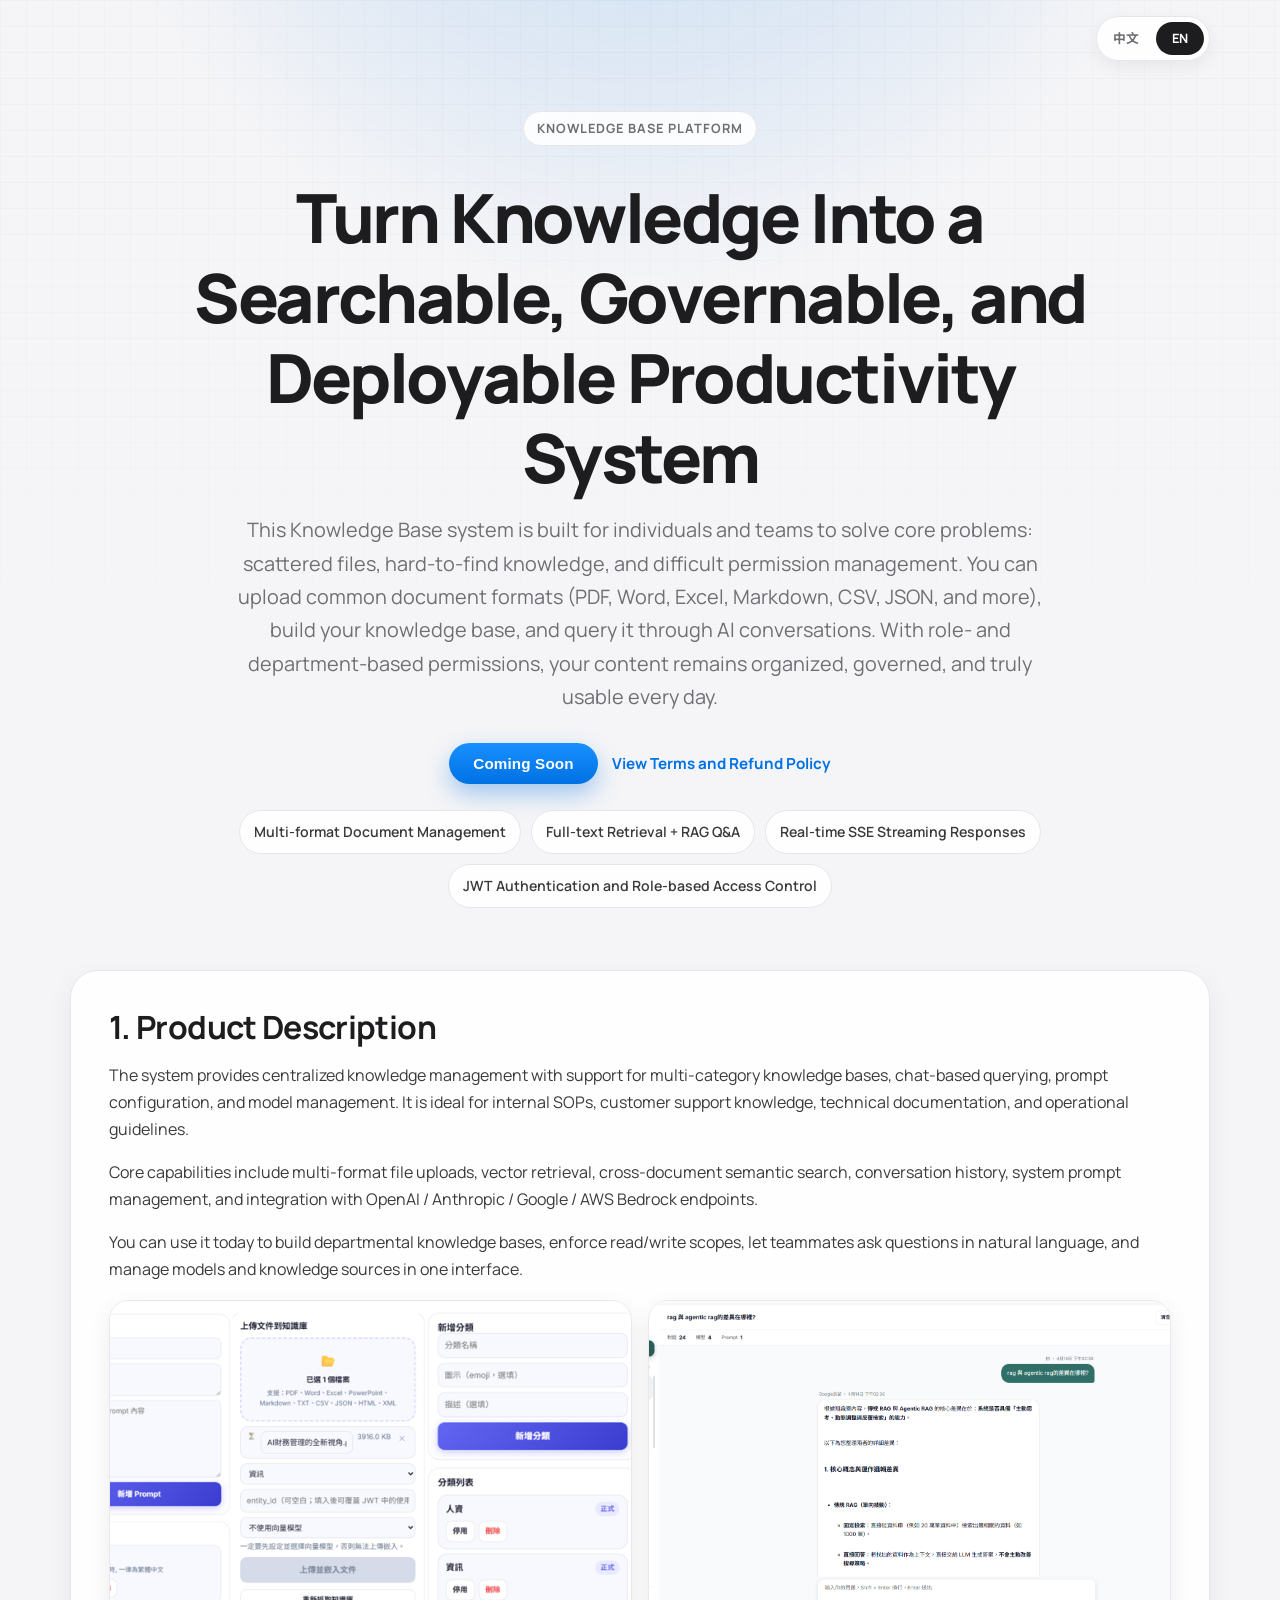
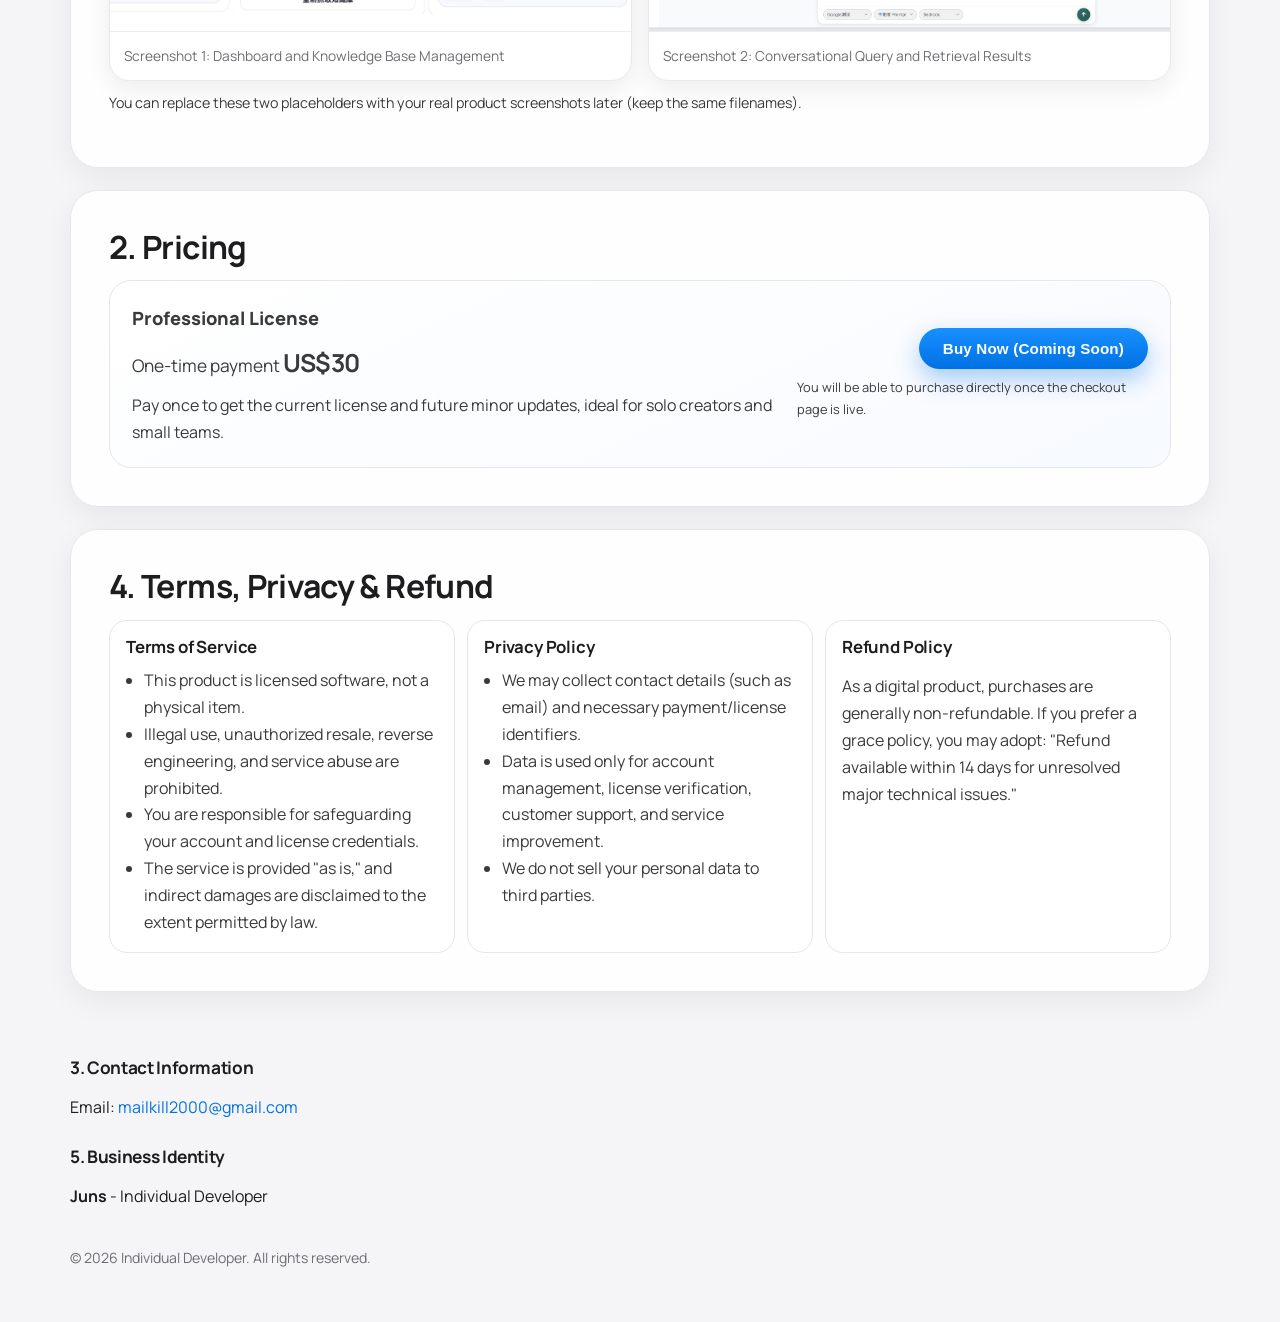
==== index_english.html @ a4a91f36 "first commit" ====
<!doctype html>
<html lang="en">
<head>
  <meta charset="UTF-8" />
  <meta name="viewport" content="width=device-width, initial-scale=1.0" />
  <title>Knowledge Base System | One-Time License</title>
  <meta name="description" content="A secure, searchable knowledge base system with Markdown support, full-text retrieval, and role-based permissions." />
  <link rel="preconnect" href="https://fonts.googleapis.com" />
  <link rel="preconnect" href="https://fonts.gstatic.com" crossorigin />
  <link href="https://fonts.googleapis.com/css2?family=Manrope:wght@400;500;700;800&family=Noto+Sans+TC:wght@400;500;700;900&display=swap" rel="stylesheet" />
  <link rel="stylesheet" href="./styles.css" />
</head>
<body>
  <div class="bg-gradient" aria-hidden="true"></div>
  <div class="bg-grid" aria-hidden="true"></div>

  <header class="hero container">
    <nav class="lang-switch" aria-label="Language switcher">
      <a class="lang-pill" href="./index.html">中文</a>
      <a class="lang-pill active" href="./index_english.html" aria-current="page">EN</a>
    </nav>
    <p class="eyebrow">Knowledge Base Platform</p>
    <h1>Turn Knowledge Into a Searchable, Governable, and Deployable Productivity System</h1>
    <p class="lead">
      This Knowledge Base system is built for individuals and teams to solve core problems: scattered files, hard-to-find knowledge, and difficult permission management.
      You can upload common document formats (PDF, Word, Excel, Markdown, CSV, JSON, and more), build your knowledge base, and query it through AI conversations.
      With role- and department-based permissions, your content remains organized, governed, and truly usable every day.
    </p>
    <div class="hero-actions">
      <button type="button" class="buy-btn" aria-disabled="true">Coming Soon</button>
      <a href="#policy" class="text-link">View Terms and Refund Policy</a>
    </div>
    <div class="hero-tags">
      <span>Multi-format Document Management</span>
      <span>Full-text Retrieval + RAG Q&amp;A</span>
      <span>Real-time SSE Streaming Responses</span>
      <span>JWT Authentication and Role-based Access Control</span>
    </div>
  </header>

  <main class="container">
    <section class="panel" id="product">
      <h2>1. Product Description</h2>
      <p>
        The system provides centralized knowledge management with support for multi-category knowledge bases, chat-based querying,
        prompt configuration, and model management.
        It is ideal for internal SOPs, customer support knowledge, technical documentation, and operational guidelines.
      </p>
      <p>
        Core capabilities include multi-format file uploads, vector retrieval, cross-document semantic search, conversation history,
        system prompt management, and integration with OpenAI / Anthropic / Google / AWS Bedrock endpoints.
      </p>
      <p>
        You can use it today to build departmental knowledge bases, enforce read/write scopes, let teammates ask questions in natural language,
        and manage models and knowledge sources in one interface.
      </p>

      <div class="screenshots">
        <figure>
          <img src="./assets/screenshot-dashboard.png" alt="Knowledge Base dashboard screenshot" loading="lazy" />
          <figcaption>Screenshot 1: Dashboard and Knowledge Base Management</figcaption>
        </figure>
        <figure>
          <img src="./assets/screenshot-chat.png" alt="Knowledge Base chat query screenshot" loading="lazy" />
          <figcaption>Screenshot 2: Conversational Query and Retrieval Results</figcaption>
        </figure>
      </div>
      <p class="note">You can replace these two placeholders with your real product screenshots later (keep the same filenames).</p>
    </section>

    <section class="panel" id="pricing">
      <h2>2. Pricing</h2>
      <div class="price-box">
        <div>
          <p class="price-title">Professional License</p>
          <p class="price-value">One-time payment <strong>US$30</strong></p>
          <p class="price-desc">Pay once to get the current license and future minor updates, ideal for solo creators and small teams.</p>
        </div>
        <div class="price-actions">
          <button type="button" class="buy-btn" aria-disabled="true">Buy Now (Coming Soon)</button>
          <p class="mini-note">You will be able to purchase directly once the checkout page is live.</p>
        </div>
      </div>
    </section>

    <section class="panel" id="policy">
      <h2>4. Terms, Privacy &amp; Refund</h2>
      <div class="policy-grid">
        <article class="policy-card">
          <h3>Terms of Service</h3>
          <ul>
            <li>This product is licensed software, not a physical item.</li>
            <li>Illegal use, unauthorized resale, reverse engineering, and service abuse are prohibited.</li>
            <li>You are responsible for safeguarding your account and license credentials.</li>
            <li>The service is provided "as is," and indirect damages are disclaimed to the extent permitted by law.</li>
          </ul>
        </article>

        <article class="policy-card">
          <h3>Privacy Policy</h3>
          <ul>
            <li>We may collect contact details (such as email) and necessary payment/license identifiers.</li>
            <li>Data is used only for account management, license verification, customer support, and service improvement.</li>
            <li>We do not sell your personal data to third parties.</li>
          </ul>
        </article>

        <article class="policy-card">
          <h3>Refund Policy</h3>
          <p>
            As a digital product, purchases are generally non-refundable.
            If you prefer a grace policy, you may adopt: "Refund available within 14 days for unresolved major technical issues."
          </p>
        </article>
      </div>
    </section>
  </main>

  <footer class="footer container">
    <section>
      <h2>3. Contact Information</h2>
      <p>
        Email: <a href="mailto:mailkill2000@gmail.com">mailkill2000@gmail.com</a>
      </p>
    </section>

    <section>
      <h2>5. Business Identity</h2>
      <p><strong>Juns</strong> - Individual Developer</p>
    </section>

    <p class="copyright">© <span id="year"></span> Individual Developer. All rights reserved.</p>
  </footer>

  <script>
    document.getElementById("year").textContent = new Date().getFullYear();
  </script>
</body>
</html>
---- styles.css ----
:root {
  --bg: #f5f5f7;
  --surface: #ffffff;
  --ink: #1d1d1f;
  --muted: #6e6e73;
  --line: #e5e5ea;
  --brand: #0071e3;
  --brand-hover: #0063c9;
  --shadow-soft: 0 10px 30px rgba(0, 0, 0, 0.06);
  --shadow-card: 0 24px 60px rgba(0, 0, 0, 0.08);
}

* {
  box-sizing: border-box;
}

html,
body {
  margin: 0;
  padding: 0;
}

body {
  font-family: "Manrope", "Noto Sans TC", sans-serif;
  color: var(--ink);
  background: var(--bg);
  line-height: 1.68;
  overflow-x: hidden;
}

.container {
  width: min(1140px, 92vw);
  margin: 0 auto;
}

.bg-gradient {
  position: fixed;
  inset: -30% 0 auto;
  height: 580px;
  background: radial-gradient(circle at 50% 0%, rgba(0, 113, 227, 0.22), transparent 65%);
  pointer-events: none;
  z-index: -2;
}

.bg-grid {
  position: fixed;
  inset: 0;
  background-image:
    linear-gradient(rgba(0, 0, 0, 0.02) 1px, transparent 1px),
    linear-gradient(90deg, rgba(0, 0, 0, 0.02) 1px, transparent 1px);
  background-size: 26px 26px;
  mask-image: linear-gradient(to bottom, black 20%, transparent 85%);
  pointer-events: none;
  z-index: -1;
}

.hero {
  text-align: center;
  padding: 98px 0 62px;
  animation: fade-up 650ms ease;
  position: relative;
}

.lang-switch {
  position: absolute;
  top: 16px;
  right: 0;
  display: inline-flex;
  align-items: center;
  gap: 6px;
  padding: 5px;
  border: 1px solid var(--line);
  border-radius: 999px;
  background: rgba(255, 255, 255, 0.9);
  box-shadow: 0 6px 18px rgba(0, 0, 0, 0.06);
}

.lang-pill {
  display: inline-flex;
  align-items: center;
  justify-content: center;
  min-width: 48px;
  padding: 6px 10px;
  border-radius: 999px;
  color: var(--muted);
  text-decoration: none;
  font-size: 0.8rem;
  font-weight: 700;
  transition: background 0.15s ease, color 0.15s ease;
}

.lang-pill:hover {
  color: var(--ink);
  background: #f3f4f6;
}

.lang-pill.active {
  color: #fff;
  background: var(--ink);
}

@keyframes fade-up {
  from {
    opacity: 0;
    transform: translateY(14px);
  }
  to {
    opacity: 1;
    transform: translateY(0);
  }
}

.eyebrow {
  display: inline-flex;
  align-items: center;
  gap: 8px;
  padding: 6px 13px;
  border-radius: 999px;
  border: 1px solid var(--line);
  background: rgba(255, 255, 255, 0.86);
  color: var(--muted);
  font-size: 0.8rem;
  font-weight: 700;
  letter-spacing: 0.08em;
  text-transform: uppercase;
}

h1,
h2,
h3 {
  margin: 0;
  line-height: 1.18;
}

h1 {
  margin: 18px auto 16px;
  max-width: 900px;
  font-size: clamp(2.2rem, 5.3vw, 4.5rem);
  letter-spacing: -0.035em;
  font-weight: 800;
}

h2 {
  font-size: clamp(1.35rem, 3vw, 2rem);
  letter-spacing: -0.02em;
  margin-bottom: 14px;
}

h3 {
  margin-bottom: 10px;
  font-size: 1.05rem;
  letter-spacing: -0.01em;
}

.lead {
  margin: 0 auto;
  max-width: 830px;
  color: var(--muted);
  font-size: clamp(1.03rem, 1.9vw, 1.24rem);
}

.hero-actions {
  margin-top: 30px;
  display: flex;
  align-items: center;
  justify-content: center;
  gap: 14px;
  flex-wrap: wrap;
}

.text-link {
  color: var(--brand);
  text-decoration: none;
  font-size: 0.95rem;
  font-weight: 700;
}

.text-link:hover {
  color: var(--brand-hover);
}

.hero-tags {
  margin-top: 26px;
  display: flex;
  flex-wrap: wrap;
  align-items: center;
  justify-content: center;
  gap: 10px;
}

.hero-tags span {
  padding: 9px 14px;
  border: 1px solid var(--line);
  border-radius: 999px;
  background: rgba(255, 255, 255, 0.88);
  font-size: 0.88rem;
  font-weight: 600;
  color: #3a3a3c;
}

main {
  display: grid;
  gap: 22px;
  padding-bottom: 34px;
}

.panel {
  background: rgba(255, 255, 255, 0.9);
  border: 1px solid var(--line);
  border-radius: 28px;
  padding: clamp(22px, 4vw, 38px);
  box-shadow: var(--shadow-soft);
  backdrop-filter: blur(10px);
}

.panel p,
.panel li {
  color: #3a3a3c;
}

.screenshots {
  margin-top: 18px;
  display: grid;
  grid-template-columns: repeat(2, minmax(0, 1fr));
  gap: 16px;
}

figure {
  margin: 0;
  border-radius: 20px;
  border: 1px solid #e8e8ed;
  background: #fff;
  overflow: hidden;
  box-shadow: 0 8px 24px rgba(0, 0, 0, 0.07);
}

figure img {
  width: 100%;
  height: clamp(250px, 30vw, 330px);
  object-fit: cover;
  display: block;
  background: #f7f7f9;
}

figcaption {
  padding: 12px 14px;
  font-size: 0.86rem;
  color: var(--muted);
  border-top: 1px solid #ededf0;
}

.note {
  margin-top: 10px;
  color: var(--muted);
  font-size: 0.89rem;
}

.price-box {
  border: 1px solid var(--line);
  border-radius: 22px;
  padding: 22px;
  display: flex;
  align-items: center;
  justify-content: space-between;
  gap: 22px;
  background: linear-gradient(155deg, #ffffff, #f7faff);
  box-shadow: inset 0 1px 0 rgba(255, 255, 255, 0.8);
}

.price-title {
  margin: 0;
  font-size: 1.14rem;
  font-weight: 800;
  color: var(--ink);
}

.price-value {
  margin: 8px 0;
  font-size: 1.08rem;
}

.price-value strong {
  font-size: 1.55rem;
  letter-spacing: -0.02em;
}

.price-desc {
  margin: 0;
  color: var(--muted);
}

.price-actions {
  display: grid;
  gap: 8px;
  justify-items: end;
}

.mini-note {
  margin: 0;
  font-size: 0.8rem;
  color: var(--muted);
}

.buy-btn {
  border: 0;
  border-radius: 999px;
  padding: 12px 24px;
  background: linear-gradient(180deg, #1990ff, var(--brand));
  color: #fff;
  font-size: 0.95rem;
  font-weight: 800;
  letter-spacing: 0.01em;
  cursor: not-allowed;
  box-shadow: 0 10px 24px rgba(0, 113, 227, 0.35);
}

.policy-grid {
  display: grid;
  grid-template-columns: repeat(3, minmax(0, 1fr));
  gap: 12px;
}

.policy-card {
  border: 1px solid var(--line);
  border-radius: 18px;
  background: #fff;
  padding: 16px;
}

ul {
  margin: 0;
  padding-left: 18px;
}

.footer {
  margin-top: 24px;
  padding: 8px 0 38px;
  display: grid;
  gap: 10px;
}

.footer h2 {
  font-size: 1.08rem;
  margin-bottom: 6px;
}

.footer a {
  color: var(--brand);
  text-decoration: none;
}

.footer a:hover {
  color: var(--brand-hover);
}

.copyright {
  margin-top: 10px;
  font-size: 0.88rem;
  color: var(--muted);
}

@media (max-width: 980px) {
  .policy-grid {
    grid-template-columns: 1fr;
  }
}

@media (max-width: 860px) {
  .hero {
    text-align: left;
    padding: 68px 0 46px;
  }

  .lang-switch {
    position: static;
    margin-bottom: 14px;
  }

  .hero-actions,
  .hero-tags {
    justify-content: flex-start;
  }

  .screenshots {
    grid-template-columns: 1fr;
  }

  .price-box {
    flex-direction: column;
    align-items: flex-start;
  }

  .price-actions {
    justify-items: start;
  }
}
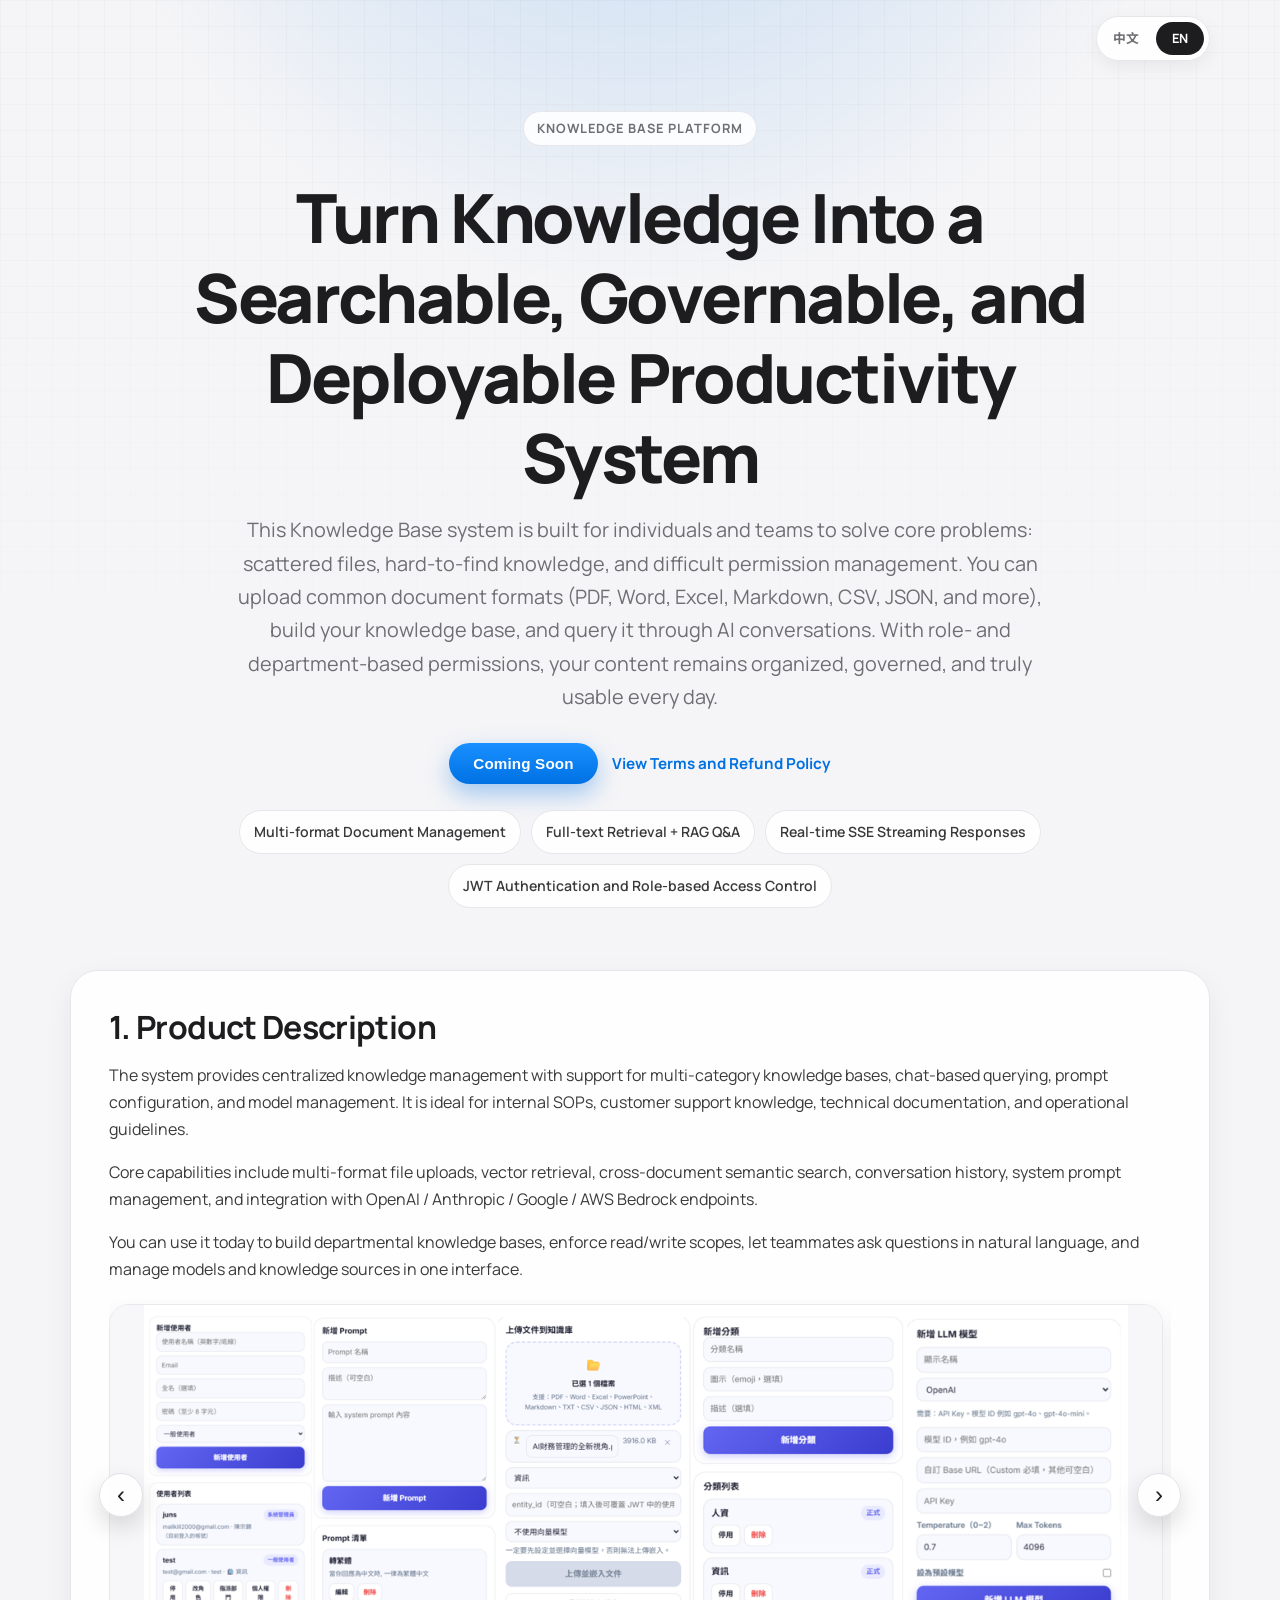
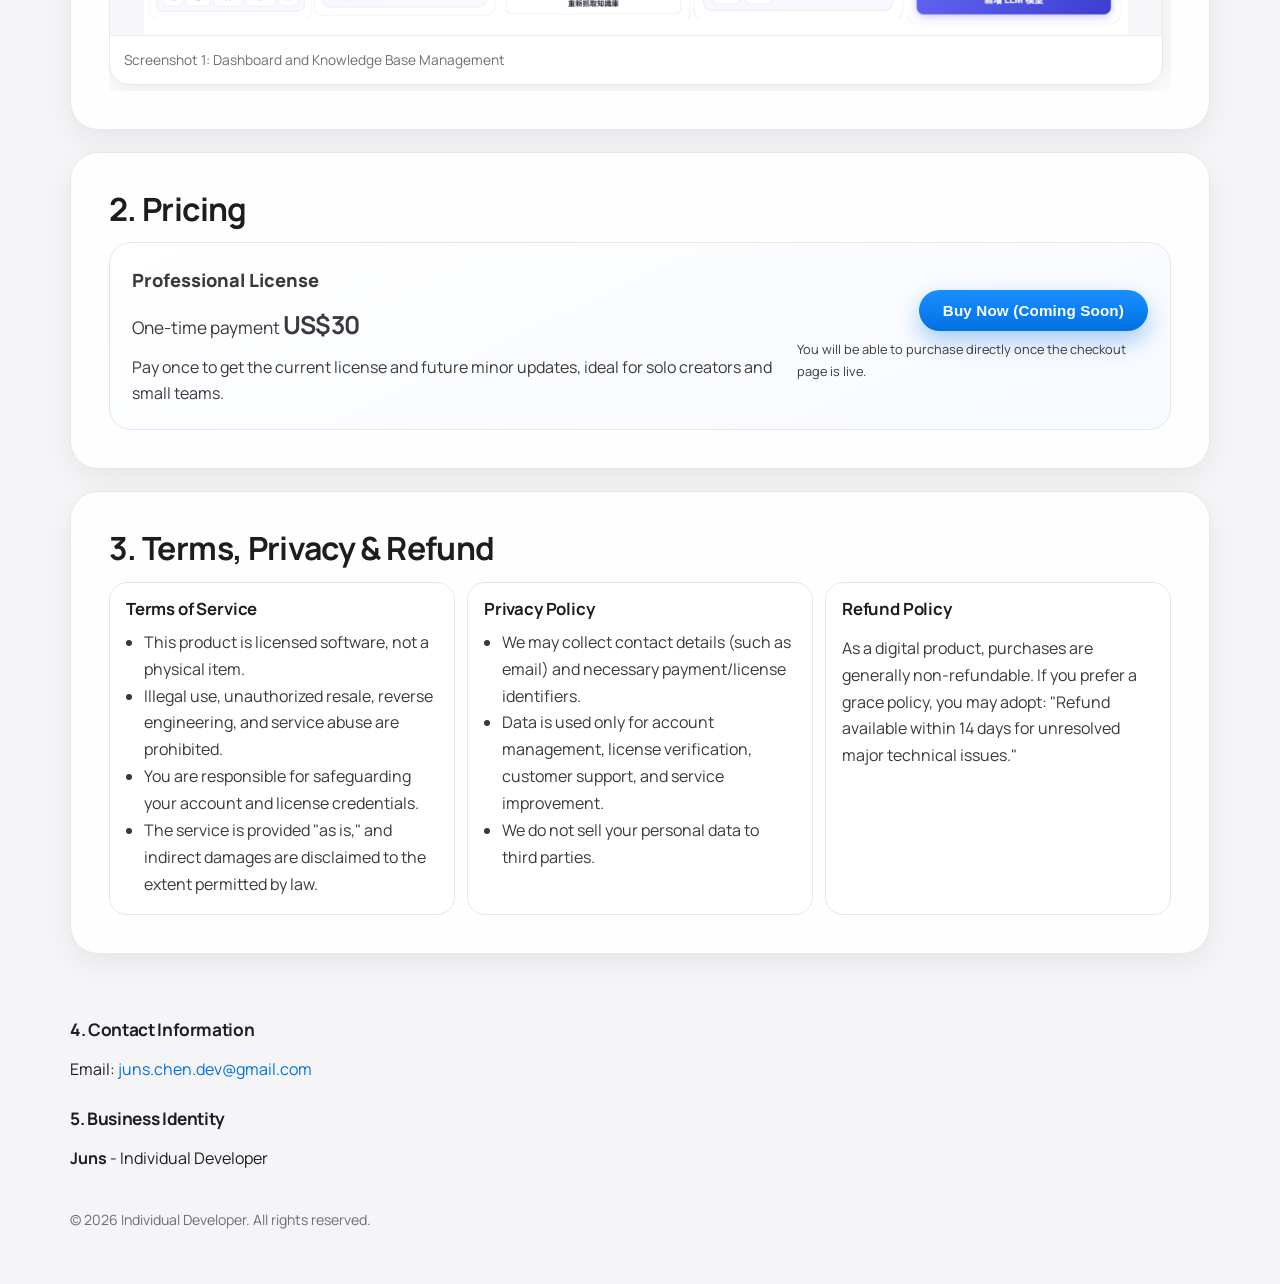
==== commit 3e8b231a: "feature: 修正中文版本的框架文字" ====
--- a/index_english.html
+++ b/index_english.html
@@ -55,17 +55,20 @@
         and manage models and knowledge sources in one interface.
       </p>
 
-      <div class="screenshots">
-        <figure>
-          <img src="./assets/screenshot-dashboard.png" alt="Knowledge Base dashboard screenshot" loading="lazy" />
-          <figcaption>Screenshot 1: Dashboard and Knowledge Base Management</figcaption>
-        </figure>
-        <figure>
-          <img src="./assets/screenshot-chat.png" alt="Knowledge Base chat query screenshot" loading="lazy" />
-          <figcaption>Screenshot 2: Conversational Query and Retrieval Results</figcaption>
-        </figure>
+      <div class="screenshots-carousel" data-carousel>
+        <button type="button" class="carousel-nav prev" aria-label="Previous slide">&#8249;</button>
+        <div class="screenshots">
+          <figure class="slide">
+            <img src="./assets/screenshot-dashboard.png" alt="Knowledge Base dashboard screenshot" loading="lazy" />
+            <figcaption>Screenshot 1: Dashboard and Knowledge Base Management</figcaption>
+          </figure>
+          <figure class="slide">
+            <img src="./assets/screenshot-chat.png" alt="Knowledge Base chat query screenshot" loading="lazy" />
+            <figcaption>Screenshot 2: Conversational Query and Retrieval Results</figcaption>
+          </figure>
+        </div>
+        <button type="button" class="carousel-nav next" aria-label="Next slide">&#8250;</button>
       </div>
-      <p class="note">You can replace these two placeholders with your real product screenshots later (keep the same filenames).</p>
     </section>
 
     <section class="panel" id="pricing">
@@ -84,7 +87,7 @@
     </section>
 
     <section class="panel" id="policy">
-      <h2>4. Terms, Privacy &amp; Refund</h2>
+      <h2>3. Terms, Privacy &amp; Refund</h2>
       <div class="policy-grid">
         <article class="policy-card">
           <h3>Terms of Service</h3>
@@ -118,9 +121,9 @@
 
   <footer class="footer container">
     <section>
-      <h2>3. Contact Information</h2>
-      <p>
-        Email: <a href="mailto:mailkill2000@gmail.com">mailkill2000@gmail.com</a>
+      <h2>4. Contact Information</h2>
+      <p>
+        Email: <a href="mailto:juns.chen.dev@gmail.com">juns.chen.dev@gmail.com</a>
       </p>
     </section>
 
@@ -132,8 +135,110 @@
     <p class="copyright">© <span id="year"></span> Individual Developer. All rights reserved.</p>
   </footer>
 
+  <div class="lightbox" id="imageLightbox" hidden>
+    <div class="lightbox-inner">
+      <button type="button" class="lightbox-close" id="lightboxClose" aria-label="Close">&times;</button>
+      <img class="lightbox-image" id="lightboxImage" src="" alt="Enlarged screenshot" />
+    </div>
+  </div>
+
   <script>
     document.getElementById("year").textContent = new Date().getFullYear();
+
+    document.querySelectorAll("[data-carousel]").forEach((carousel) => {
+      const track = carousel.querySelector(".screenshots");
+      const prevBtn = carousel.querySelector(".carousel-nav.prev");
+      const nextBtn = carousel.querySelector(".carousel-nav.next");
+
+      if (!track || !prevBtn || !nextBtn) return;
+
+      const updateButtons = () => {
+        const maxScrollLeft = track.scrollWidth - track.clientWidth;
+        prevBtn.disabled = track.scrollLeft <= 2;
+        nextBtn.disabled = track.scrollLeft >= maxScrollLeft - 2;
+      };
+
+      const slideToNext = () => {
+        const maxScrollLeft = track.scrollWidth - track.clientWidth;
+        const nextLeft = track.scrollLeft + track.clientWidth;
+        if (nextLeft >= maxScrollLeft - 2) {
+          track.scrollTo({ left: 0, behavior: "smooth" });
+        } else {
+          track.scrollBy({ left: Math.round(track.clientWidth), behavior: "smooth" });
+        }
+      };
+
+      let autoplayTimer = null;
+      const startAutoplay = () => {
+        if (autoplayTimer) return;
+        autoplayTimer = window.setInterval(slideToNext, 6000);
+      };
+
+      const resetAutoplay = () => {
+        if (autoplayTimer) {
+          window.clearInterval(autoplayTimer);
+          autoplayTimer = null;
+        }
+        startAutoplay();
+      };
+
+      prevBtn.addEventListener("click", () => {
+        track.scrollBy({ left: -Math.round(track.clientWidth), behavior: "smooth" });
+        resetAutoplay();
+      });
+
+      nextBtn.addEventListener("click", () => {
+        track.scrollBy({ left: Math.round(track.clientWidth), behavior: "smooth" });
+        resetAutoplay();
+      });
+
+      track.addEventListener("scroll", updateButtons, { passive: true });
+      track.addEventListener("pointerdown", resetAutoplay);
+      window.addEventListener("resize", updateButtons);
+      updateButtons();
+      startAutoplay();
+    });
+
+    const lightbox = document.getElementById("imageLightbox");
+    const lightboxImage = document.getElementById("lightboxImage");
+    const lightboxClose = document.getElementById("lightboxClose");
+
+    const openLightbox = (src, alt) => {
+      if (!lightbox || !lightboxImage) return;
+      lightboxImage.src = src;
+      lightboxImage.alt = alt || "Enlarged screenshot";
+      lightbox.hidden = false;
+      document.body.style.overflow = "hidden";
+    };
+
+    const closeLightbox = () => {
+      if (!lightbox || !lightboxImage) return;
+      lightbox.hidden = true;
+      lightboxImage.src = "";
+      document.body.style.overflow = "";
+    };
+
+    document.querySelectorAll(".screenshots .slide img").forEach((img) => {
+      img.addEventListener("click", () => openLightbox(img.currentSrc || img.src, img.alt));
+    });
+
+    if (lightboxClose) {
+      lightboxClose.addEventListener("click", closeLightbox);
+    }
+
+    if (lightbox) {
+      lightbox.addEventListener("click", (event) => {
+        if (event.target === lightbox) {
+          closeLightbox();
+        }
+      });
+    }
+
+    document.addEventListener("keydown", (event) => {
+      if (event.key === "Escape" && lightbox && !lightbox.hidden) {
+        closeLightbox();
+      }
+    });
   </script>
 </body>
 </html>
--- a/styles.css
+++ b/styles.css
@@ -218,11 +218,70 @@
   color: #3a3a3c;
 }
 
+.screenshots-carousel {
+  margin-top: 18px;
+  position: relative;
+}
+
 .screenshots {
-  margin-top: 18px;
-  display: grid;
-  grid-template-columns: repeat(2, minmax(0, 1fr));
+  display: flex;
   gap: 16px;
+  overflow-x: auto;
+  scroll-snap-type: x mandatory;
+  scroll-behavior: smooth;
+  padding: 4px 4px 6px;
+}
+
+.screenshots::-webkit-scrollbar {
+  display: none;
+}
+
+.screenshots {
+  -ms-overflow-style: none;
+  scrollbar-width: none;
+}
+
+.screenshots .slide {
+  flex: 0 0 100%;
+  scroll-snap-align: start;
+}
+
+.carousel-nav {
+  position: absolute;
+  top: 50%;
+  transform: translateY(-50%);
+  width: 44px;
+  height: 44px;
+  border: 1px solid #dfe1e6;
+  border-radius: 999px;
+  background: rgba(255, 255, 255, 0.92);
+  color: #1d1d1f;
+  font-size: 24px;
+  line-height: 1;
+  display: inline-flex;
+  align-items: center;
+  justify-content: center;
+  cursor: pointer;
+  box-shadow: 0 10px 24px rgba(0, 0, 0, 0.14);
+  transition: transform 0.18s ease, opacity 0.2s ease;
+  z-index: 2;
+}
+
+.carousel-nav:hover {
+  transform: translateY(-50%) scale(1.04);
+}
+
+.carousel-nav:disabled {
+  opacity: 0.36;
+  cursor: default;
+}
+
+.carousel-nav.prev {
+  left: -10px;
+}
+
+.carousel-nav.next {
+  right: -10px;
 }
 
 figure {
@@ -237,9 +296,11 @@
 figure img {
   width: 100%;
   height: clamp(250px, 30vw, 330px);
-  object-fit: cover;
+  object-fit: contain;
+  object-position: center;
   display: block;
   background: #f7f7f9;
+  cursor: zoom-in;
 }
 
 figcaption {
@@ -327,6 +388,21 @@
   padding: 16px;
 }
 
+.deployment-grid {
+  display: grid;
+  grid-template-columns: 1fr 1fr;
+  gap: 12px;
+  width: 100%;
+}
+
+.deployment-card {
+  width: 100%;
+  border: 1px solid #ddd;
+  border-radius: 18px;
+  padding: 20px;
+  box-sizing: border-box;
+}
+
 ul {
   margin: 0;
   padding-left: 18px;
@@ -359,6 +435,60 @@
   color: var(--muted);
 }
 
+.lightbox {
+  position: fixed;
+  inset: 0;
+  display: flex;
+  align-items: center;
+  justify-content: center;
+  background: rgba(8, 12, 20, 0.8);
+  backdrop-filter: blur(4px);
+  padding: 24px;
+  z-index: 1000;
+}
+
+.lightbox[hidden] {
+  display: none;
+}
+
+.lightbox-inner {
+  position: relative;
+  width: min(1200px, 96vw);
+  max-height: 90vh;
+}
+
+.lightbox-image {
+  width: 100%;
+  max-height: 90vh;
+  object-fit: contain;
+  border-radius: 14px;
+  border: 1px solid rgba(255, 255, 255, 0.2);
+  box-shadow: 0 22px 60px rgba(0, 0, 0, 0.45);
+  background: #0b0f16;
+}
+
+.lightbox-close {
+  position: absolute;
+  top: -14px;
+  right: -14px;
+  width: 38px;
+  height: 38px;
+  border: 0;
+  border-radius: 999px;
+  background: rgba(255, 255, 255, 0.95);
+  color: #111827;
+  font-size: 24px;
+  line-height: 1;
+  cursor: pointer;
+  box-shadow: 0 8px 20px rgba(0, 0, 0, 0.25);
+}
+
+@media (max-width: 768px) {
+  .deployment.grid {
+    grid-template-columns: 1fr;
+  }
+}
+
 @media (max-width: 980px) {
   .policy-grid {
     grid-template-columns: 1fr;
@@ -381,8 +511,22 @@
     justify-content: flex-start;
   }
 
-  .screenshots {
-    grid-template-columns: 1fr;
+  .screenshots .slide {
+    flex-basis: 100%;
+  }
+
+  .carousel-nav {
+    width: 38px;
+    height: 38px;
+    font-size: 20px;
+  }
+
+  .carousel-nav.prev {
+    left: -6px;
+  }
+
+  .carousel-nav.next {
+    right: -6px;
   }
 
   .price-box {
